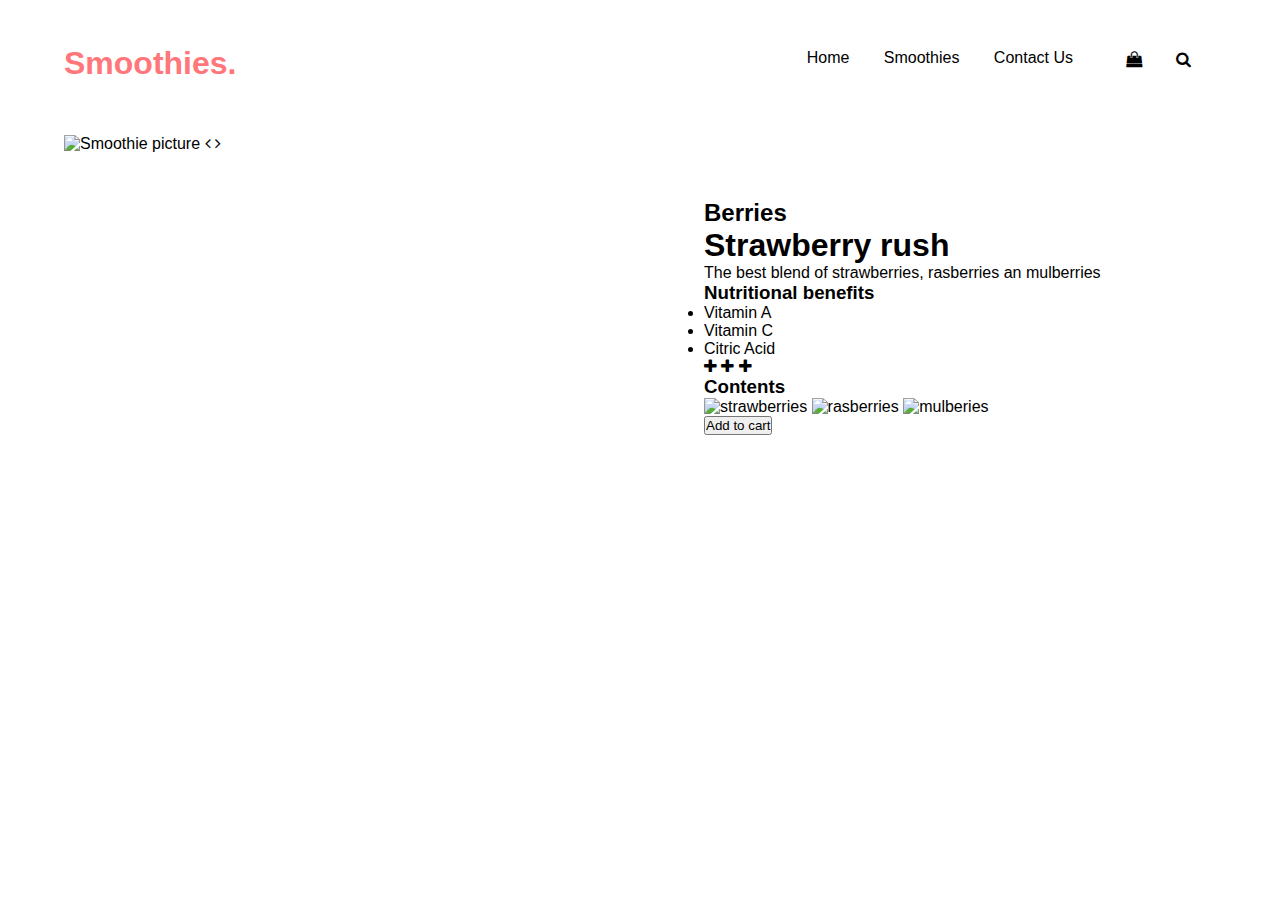
==== index.html @ fa61a939 "css initial" ====
<!DOCTYPE html>
<html lang="en">
<head>
    <meta charset="UTF-8">
    <meta http-equiv="X-UA-Compatible" content="IE=edge">
    <meta name="viewport" content="width=device-width, initial-scale=1.0">
    <title>Smoothies</title>
    <link rel="stylesheet" href="./css/main.css">
    <link rel="stylesheet" href="./css/font-awesome.min.css">
</head>

<body>
<header>
    <h1 class="smoothies">Smoothies.</h1>
    <nav>
        <a  href="#">Home</a>
        <a  href="#">Smoothies</a>
        <a  href="#">Contact Us</a>
    </nav>
    <div class="icons">
        <i class="fa fa-shopping-bag" aria-hidden="true"></i>
        <i class="fa fa-search" aria-hidden="true"></i>

    </div>
</header>
<main class="container">

    <div class="left-column">
        <img src="#" alt="Smoothie picture">
        <i class="fa fa-angle-left" aria-hidden="true"></i>
        <i class="fa fa-angle-right" aria-hidden="true"></i>
    </div>

    <div class="right-column">
        <h2 class="berries" >Berries</h2>
        <h1 class="straw-rush">Strawberry rush</h1>
        <p>The best blend of strawberries, rasberries an mulberries</p>

        <div class="lefty-column">
            <h3>Nutritional benefits</h3>
            <ul>
                <li>Vitamin A</li>
                <li>Vitamin C</li>
                <li>Citric Acid</li>
            </ul>
            <i class="fa fa-plus" aria-hidden="true"></i>
            <i class="fa fa-plus" aria-hidden="true"></i>
            <i class="fa fa-plus" aria-hidden="true"></i>   
        </div>

        <div class="righty-column">
            <h3>Contents</h3>
            <img src="#" alt="strawberries">
            <img src="#" alt="rasberries">
            <img src="#" alt="mulberies">
        </div>

        <div>
            <button type="submit">
            Add to cart
            </button>
        </div>
</div>

</main>
</body>

</html>
---- css/main.css ----
body,
body * {
    margin: 0;
    padding: 0;
    vertical-align: top;
    box-sizing: border-box;
    font-family: 'Gill Sans', 'Gill Sans MT', Calibri, 'Trebuchet MS', sans-serif;
    word-break: break-all;
}

body {
    background-color: #fff;
}

header {
width: 100%;
display: inline-block;
position: absolute;
left: 5%;
top: 5%;
}

header > .smoothies {
    display: inline-block;
    color: #FF777B;
}

 nav {
    position: absolute;
    top: 10%;
    right: 20%;
}

nav > a {
    padding: 5px 15px;
    text-decoration: none;
    color: black;
}
.icons {
    text-align: center;
    position: absolute;
    top: 10%;
    right: 10%;
    padding: 1px 10px;
}

.icons > i {
    padding: 1px 15px;
}
.container {
    width: 100%;
    display: inline-block;
    position: absolute;
    left: 5%;
    top: 15%;
}

.left-column {
    width: 50%;
    display: inline-block;
    float: left;

}

.right-column {
    width: 50%;
    display: inline-block;
    float: right;
    margin-top: 5%; 
}
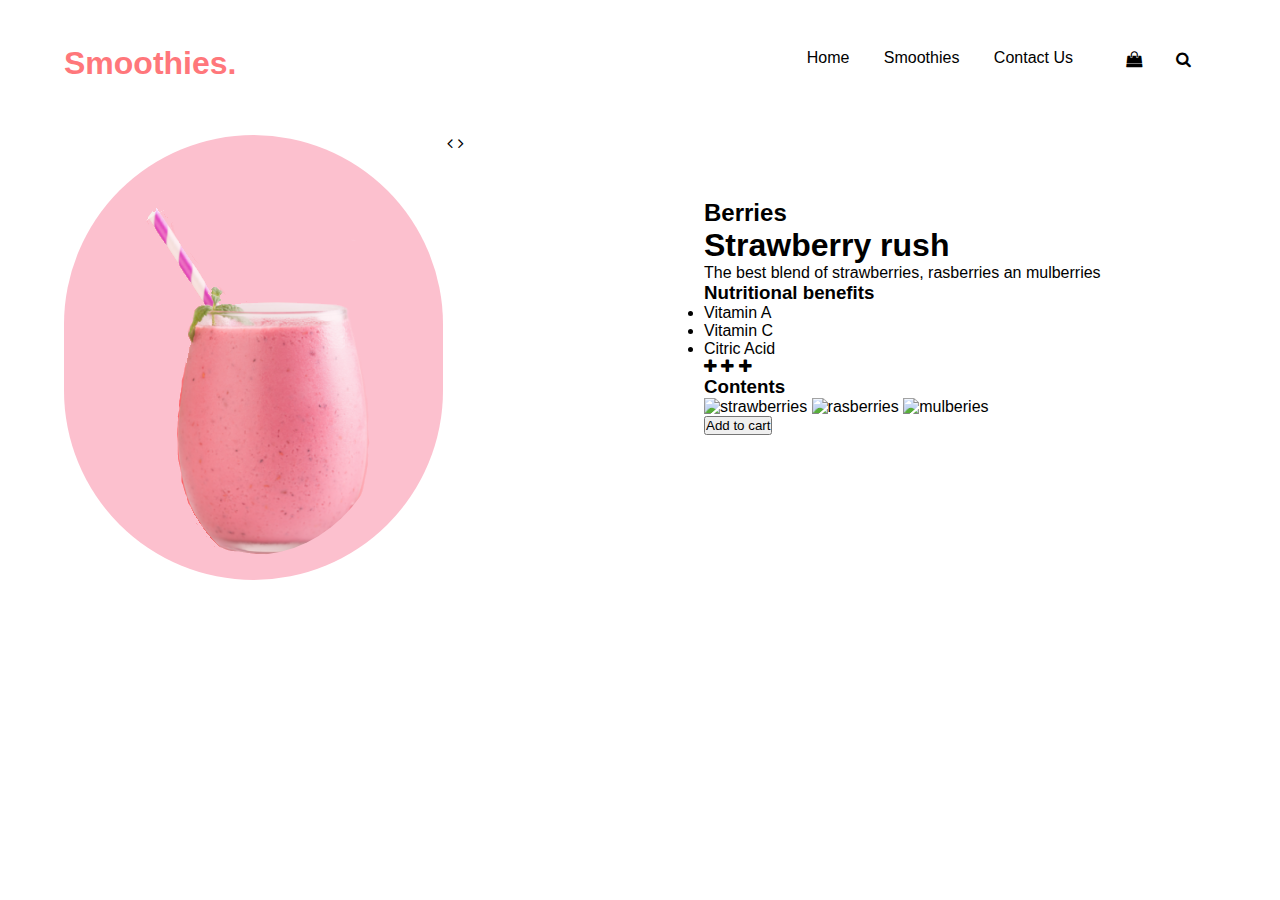
==== commit c1938388: "css" ====
--- a/index.html
+++ b/index.html
@@ -26,7 +26,7 @@
 <main class="container">
 
     <div class="left-column">
-        <img src="#" alt="Smoothie picture">
+        <img src="./img/cup.png" alt="Smoothie picture">
         <i class="fa fa-angle-left" aria-hidden="true"></i>
         <i class="fa fa-angle-right" aria-hidden="true"></i>
     </div>
@@ -34,7 +34,7 @@
     <div class="right-column">
         <h2 class="berries" >Berries</h2>
         <h1 class="straw-rush">Strawberry rush</h1>
-        <p>The best blend of strawberries, rasberries an mulberries</p>
+        <p style="description">The best blend of strawberries, rasberries an mulberries</p>
 
         <div class="lefty-column">
             <h3>Nutritional benefits</h3>
@@ -56,7 +56,7 @@
         </div>
 
         <div>
-            <button type="submit">
+            <button type="button">
             Add to cart
             </button>
         </div>
--- a/css/main.css
+++ b/css/main.css
@@ -62,9 +62,25 @@
 
 }
 
+.left-column > img {
+padding: 25px 50px;
+background-color: #FCC0CE;
+border: 1px none;
+border-radius: 360px;
+}
+
+.left-column > .fa {
+
+}
+
+
 .right-column {
     width: 50%;
     display: inline-block;
     float: right;
     margin-top: 5%; 
 }
+
+.lefty-column > ul {
+    
+}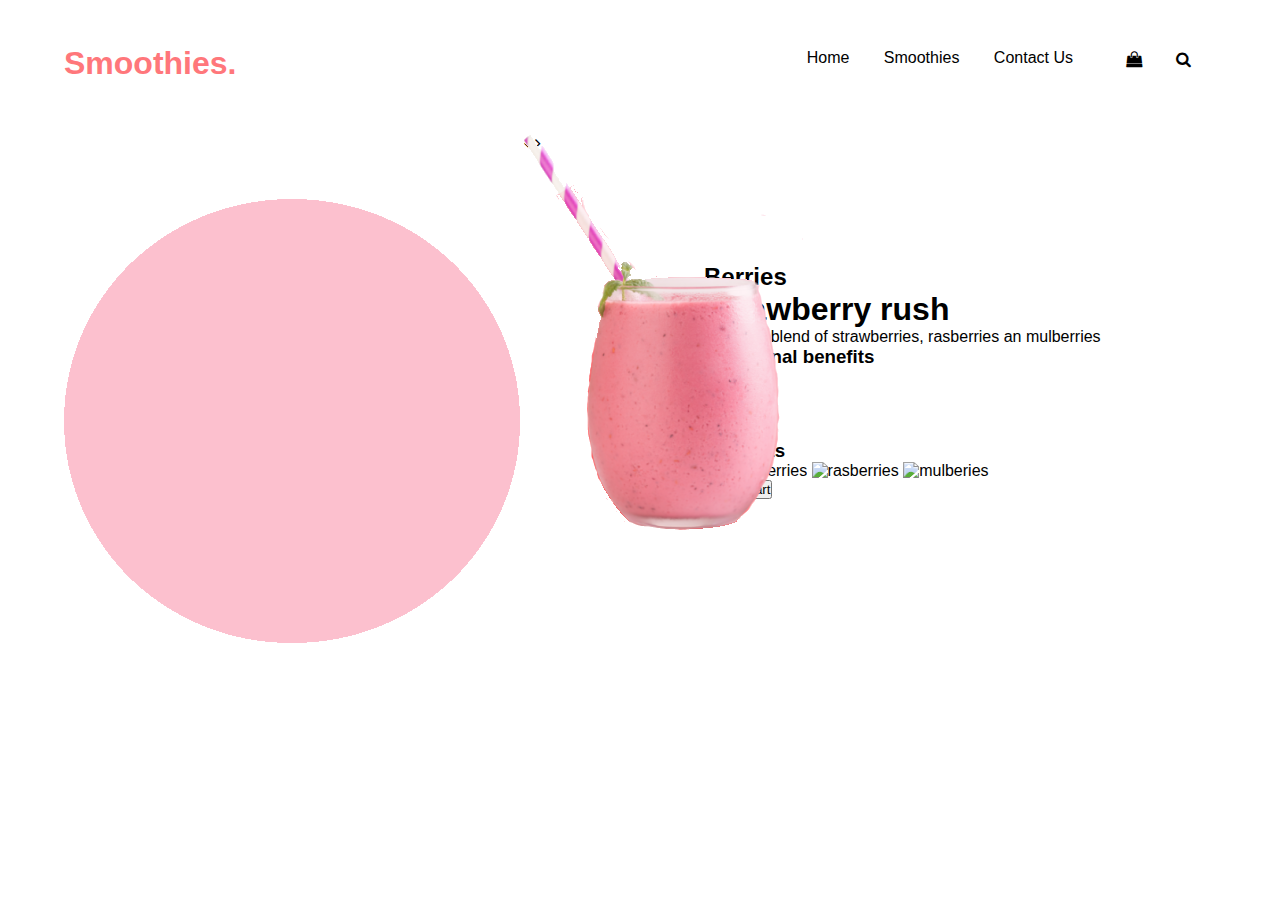
==== commit 50af1dc3: "img" ====
--- a/index.html
+++ b/index.html
@@ -26,7 +26,8 @@
 <main class="container">
 
     <div class="left-column">
-        <img src="./img/cup.png" alt="Smoothie picture">
+        <img class="big-circle" src="./img/circle.png" alt="big circle">
+        <img class="cup" src="./img/cup.png" alt="Smoothie picture">
         <i class="fa fa-angle-left" aria-hidden="true"></i>
         <i class="fa fa-angle-right" aria-hidden="true"></i>
     </div>
--- a/css/main.css
+++ b/css/main.css
@@ -53,6 +53,7 @@
     position: absolute;
     left: 5%;
     top: 15%;
+    background-color: #fff;
 }
 
 .left-column {
@@ -62,11 +63,14 @@
 
 }
 
-.left-column > img {
-padding: 25px 50px;
-background-color: #FCC0CE;
-border: 1px none;
-border-radius: 360px;
+
+.left-column > .big-circle {
+    margin-top: 10%;
+}
+
+.left-column > .cup {
+    position: absolute;
+    margin-right: 10%;
 }
 
 .left-column > .fa {
@@ -78,9 +82,9 @@
     width: 50%;
     display: inline-block;
     float: right;
-    margin-top: 5%; 
+    margin-top: 10%; 
 }
 
 .lefty-column > ul {
-    
+
 }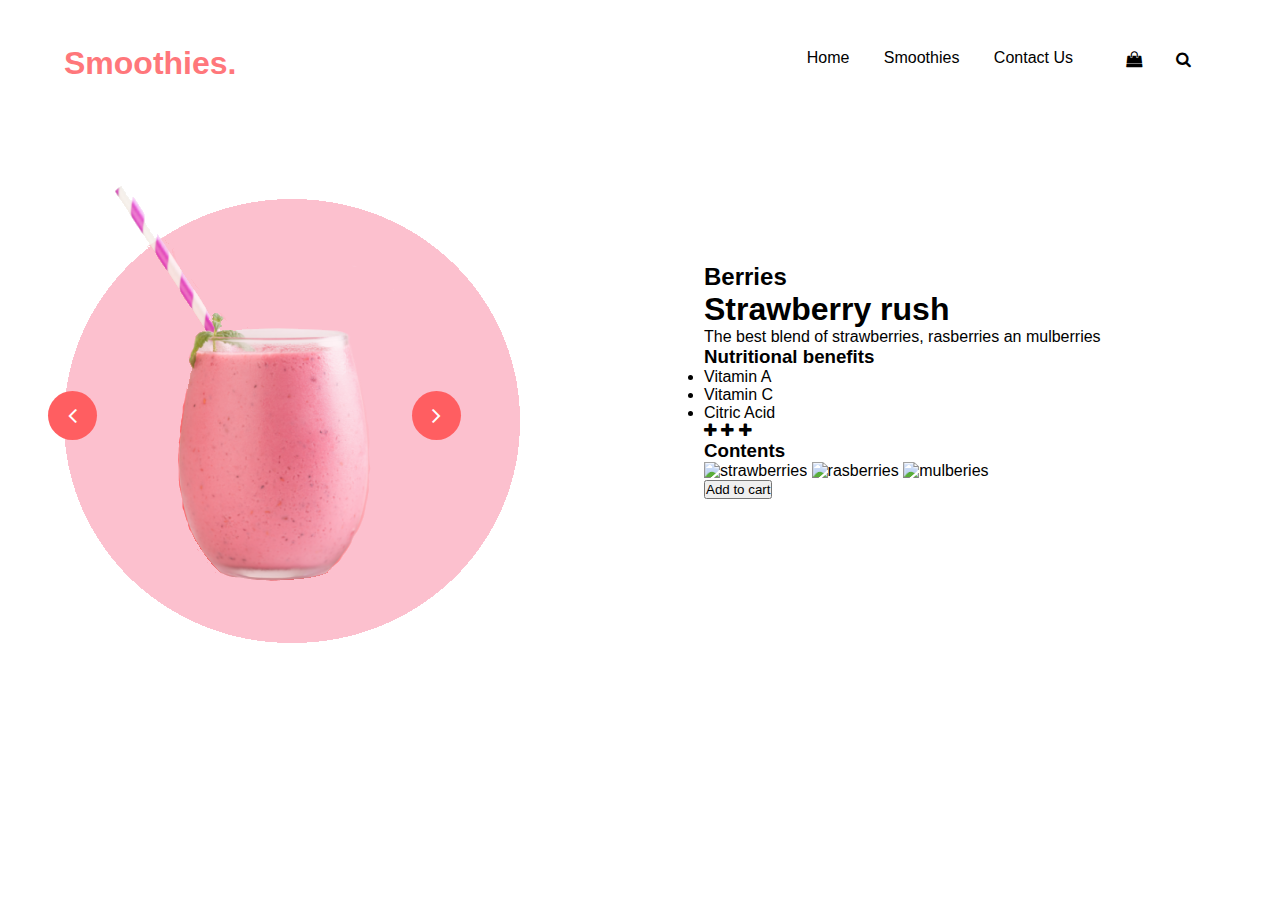
==== commit 8438a36a: "need to rethink after sleep" ====
--- a/index.html
+++ b/index.html
@@ -26,10 +26,16 @@
 <main class="container">
 
     <div class="left-column">
+        <div class="image-complex">
+        <div class="images">
         <img class="big-circle" src="./img/circle.png" alt="big circle">
         <img class="cup" src="./img/cup.png" alt="Smoothie picture">
+        </div>
+        <div class="icons2">
         <i class="fa fa-angle-left" aria-hidden="true"></i>
         <i class="fa fa-angle-right" aria-hidden="true"></i>
+        </div>
+        </div>
     </div>
 
     <div class="right-column">
--- a/css/main.css
+++ b/css/main.css
@@ -64,19 +64,39 @@
 }
 
 
-.left-column > .big-circle {
+.images > .big-circle {
     margin-top: 10%;
 }
 
-.left-column > .cup {
+.images > .cup {
     position: absolute;
-    margin-right: 10%;
+    left:8%;
+    top:10%;
 }
 
-.left-column > .fa {
-
+.image-complex {
+    position: relative;
 }
 
+.icons2 > .fa {
+padding: 12px 20px;
+background-color: #FF5E61;
+border-radius: 360px;
+color: white;
+font-size: 25px;
+}
+
+.icons2 > .fa:first-of-type {
+position: absolute;
+bottom: 40%;
+left: -2.5%;
+}
+
+.icons2 > .fa:last-of-type {
+    position: absolute;
+    bottom: 40%;
+    right: 38%;
+    }
 
 .right-column {
     width: 50%;
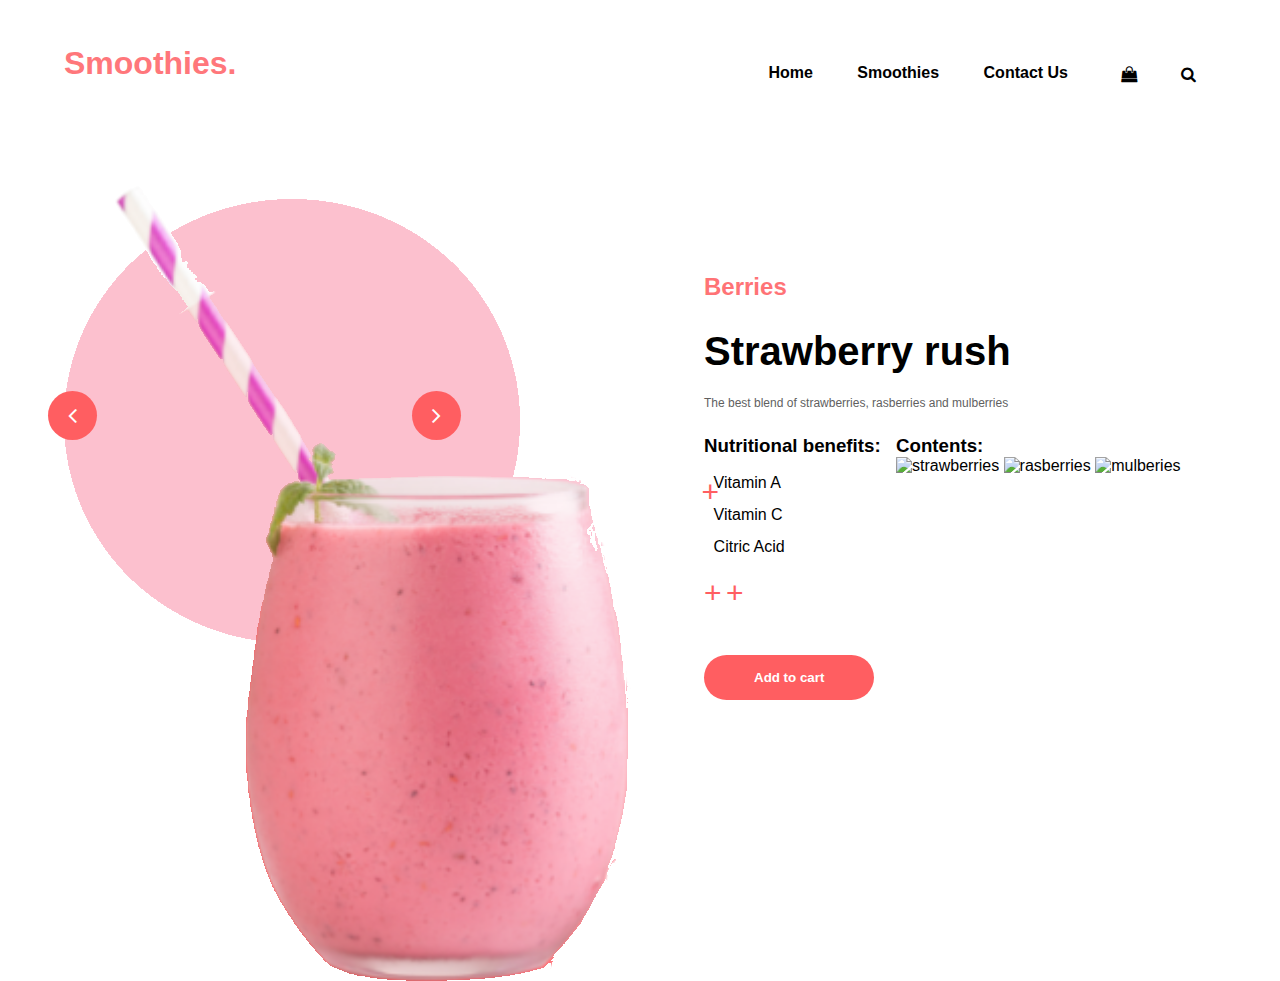
==== commit 229aa9c4: "doing something" ====
--- a/index.html
+++ b/index.html
@@ -18,8 +18,8 @@
         <a  href="#">Contact Us</a>
     </nav>
     <div class="icons">
-        <i class="fa fa-shopping-bag" aria-hidden="true"></i>
-        <i class="fa fa-search" aria-hidden="true"></i>
+        <a href="#" class="fa fa-shopping-bag" aria-hidden="true"></a>
+        <a href="#" class="fa fa-search" aria-hidden="true"></a>
 
     </div>
 </header>
@@ -32,8 +32,8 @@
         <img class="cup" src="./img/cup.png" alt="Smoothie picture">
         </div>
         <div class="icons2">
-        <i class="fa fa-angle-left" aria-hidden="true"></i>
-        <i class="fa fa-angle-right" aria-hidden="true"></i>
+        <i class="fa fa-angle-left" aria-hidden="true" type="button"></i>
+        <i class="fa fa-angle-right" aria-hidden="true" type="button"></i>
         </div>
         </div>
     </div>
@@ -41,29 +41,29 @@
     <div class="right-column">
         <h2 class="berries" >Berries</h2>
         <h1 class="straw-rush">Strawberry rush</h1>
-        <p style="description">The best blend of strawberries, rasberries an mulberries</p>
+        <p class="description">The best blend of strawberries, rasberries and mulberries</p>
 
         <div class="lefty-column">
-            <h3>Nutritional benefits</h3>
+            <h3>Nutritional benefits:</h3>
             <ul>
                 <li>Vitamin A</li>
                 <li>Vitamin C</li>
                 <li>Citric Acid</li>
             </ul>
-            <i class="fa fa-plus" aria-hidden="true"></i>
-            <i class="fa fa-plus" aria-hidden="true"></i>
-            <i class="fa fa-plus" aria-hidden="true"></i>   
+            <span class="plus">+</span>
+            <span class="pluss">+</span> 
+            <span class="plusss">+</span>
         </div>
 
         <div class="righty-column">
-            <h3>Contents</h3>
+            <h3>Contents:</h3>
             <img src="#" alt="strawberries">
             <img src="#" alt="rasberries">
             <img src="#" alt="mulberies">
         </div>
 
         <div>
-            <button type="button">
+            <button type="button" class="add_to_cart">
             Add to cart
             </button>
         </div>
--- a/css/main.css
+++ b/css/main.css
@@ -4,8 +4,7 @@
     padding: 0;
     vertical-align: top;
     box-sizing: border-box;
-    font-family: 'Gill Sans', 'Gill Sans MT', Calibri, 'Trebuchet MS', sans-serif;
-    word-break: break-all;
+    font-family:-apple-system, BlinkMacSystemFont, 'Segoe UI', Roboto, Oxygen, Ubuntu, Cantarell, 'Open Sans', 'Helvetica Neue', sans-serif;
 }
 
 body {
@@ -13,7 +12,7 @@
 }
 
 header {
-width: 100%;
+width: 100vw;
 display: inline-block;
 position: absolute;
 left: 5%;
@@ -27,25 +26,29 @@
 
  nav {
     position: absolute;
-    top: 10%;
+    top: 50%;
     right: 20%;
 }
 
 nav > a {
-    padding: 5px 15px;
+    padding: 5px 20px;
     text-decoration: none;
     color: black;
+    font-weight: bold;
+    font-size: 16px;
 }
 .icons {
+    position: absolute;
+    top: 55%;
+    right: 10%;
+   }
+
+.icons > .fa {
+    padding: 1px 20px;
+    font-size: 16px;
     text-align: center;
-    position: absolute;
-    top: 10%;
-    right: 10%;
-    padding: 1px 10px;
-}
-
-.icons > i {
-    padding: 1px 15px;
+    text-decoration: none;
+    color: black;
 }
 .container {
     width: 100%;
@@ -105,6 +108,62 @@
     margin-top: 10%; 
 }
 
+.berries {
+    color: #FF7376;
+    line-height: 2em;
+}
+
+.straw-rush {
+    line-height: 2em;
+    font-weight: 900;
+    font-size:40px;
+}
+
+.description {
+   color: #5F5F5F; 
+   font-size: 12px;
+   line-height: 2em;
+}
+
+.lefty-column {
+    margin-top: 20px;
+    width: 30%;
+    float: left;
+}
 .lefty-column > ul {
+    list-style-type: none;
+    margin-top: 5%;
+    margin-left: 5%;
+    line-height: 2em;
+    font-size: 16px;
+}
 
-}+span {
+ color: #FF5E61;  
+ line-height: 2em;
+ font-size: 30px; 
+}
+.lefty-column > .plus {
+position: absolute;
+bottom: 31.5%;
+left: 49.8%;
+}
+
+.righty-column {
+    margin-top: 20px;
+    width: 70%;
+    float: right ;
+}
+
+.add_to_cart {
+    display: inline-block;
+    float: left;
+    margin-top: 5%;
+    margin-right: 70%;
+    padding: 15px 50px;
+    border: 2px none;
+    border-radius: 180px;
+    background-color: #FF5E61;
+    color: white;
+    font-weight: bold;
+}
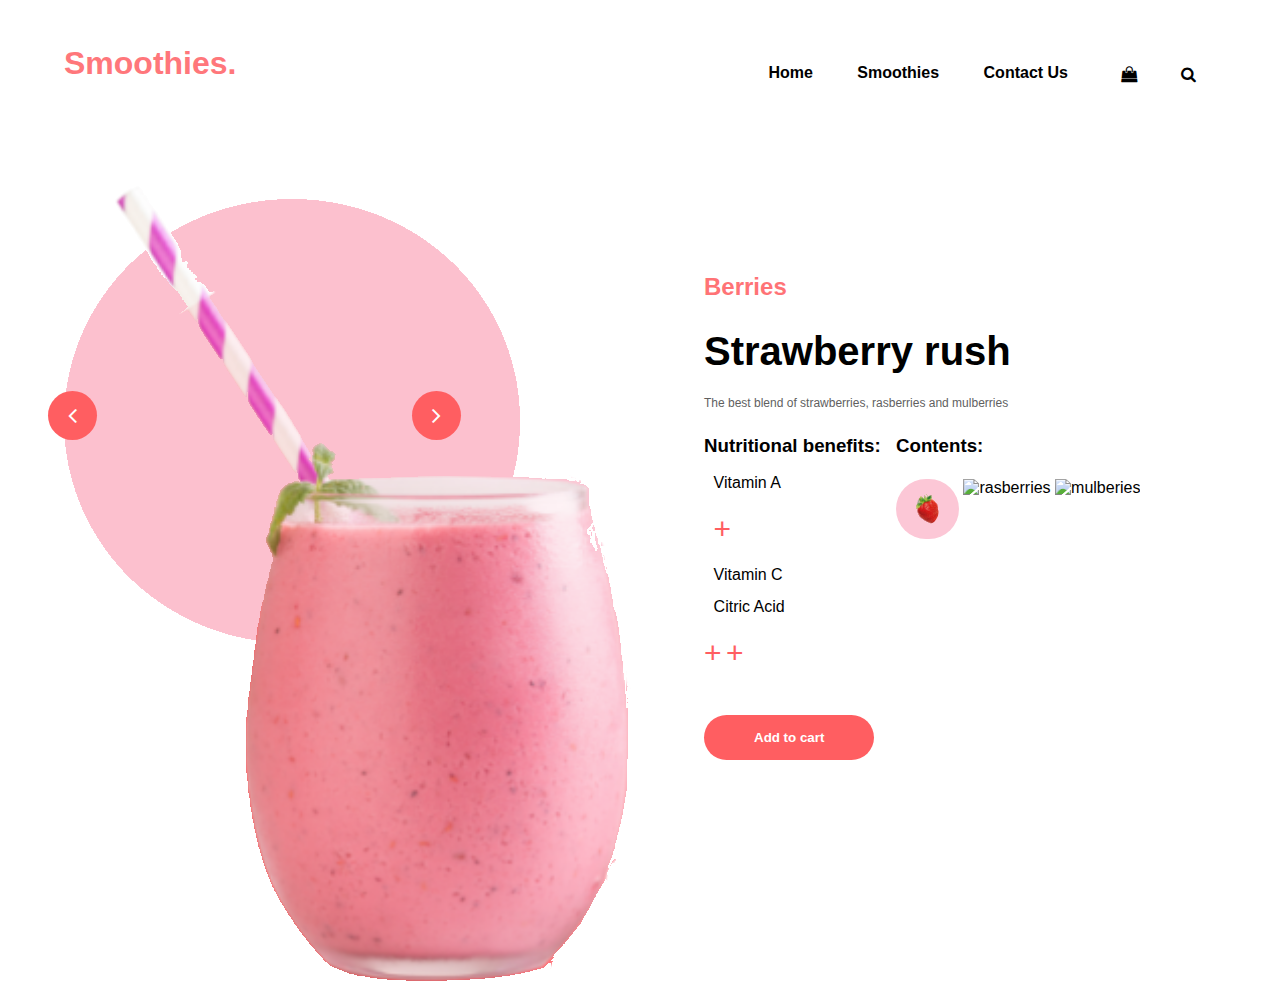
==== commit 7b702000: "right column" ====
--- a/index.html
+++ b/index.html
@@ -47,17 +47,18 @@
             <h3>Nutritional benefits:</h3>
             <ul>
                 <li>Vitamin A</li>
+                <span class="plus">+</span>
                 <li>Vitamin C</li>
                 <li>Citric Acid</li>
             </ul>
-            <span class="plus">+</span>
+        
             <span class="pluss">+</span> 
             <span class="plusss">+</span>
         </div>
 
         <div class="righty-column">
             <h3>Contents:</h3>
-            <img src="#" alt="strawberries">
+            <img src="./img/1uoga.png" alt="strawberries">
             <img src="#" alt="rasberries">
             <img src="#" alt="mulberies">
         </div>
--- a/css/main.css
+++ b/css/main.css
@@ -155,13 +155,23 @@
     float: right ;
 }
 
+.righty-column > img {
+    margin-top: 5%;
+}
+.righty-column > img:first-of-type {
+    padding: 15px 20px;
+    border: 2px;
+    border-radius: 360px;
+    background-color: #FCC7D6;
+}
+
 .add_to_cart {
     display: inline-block;
     float: left;
     margin-top: 5%;
     margin-right: 70%;
     padding: 15px 50px;
-    border: 2px none;
+    border: 2px;
     border-radius: 180px;
     background-color: #FF5E61;
     color: white;
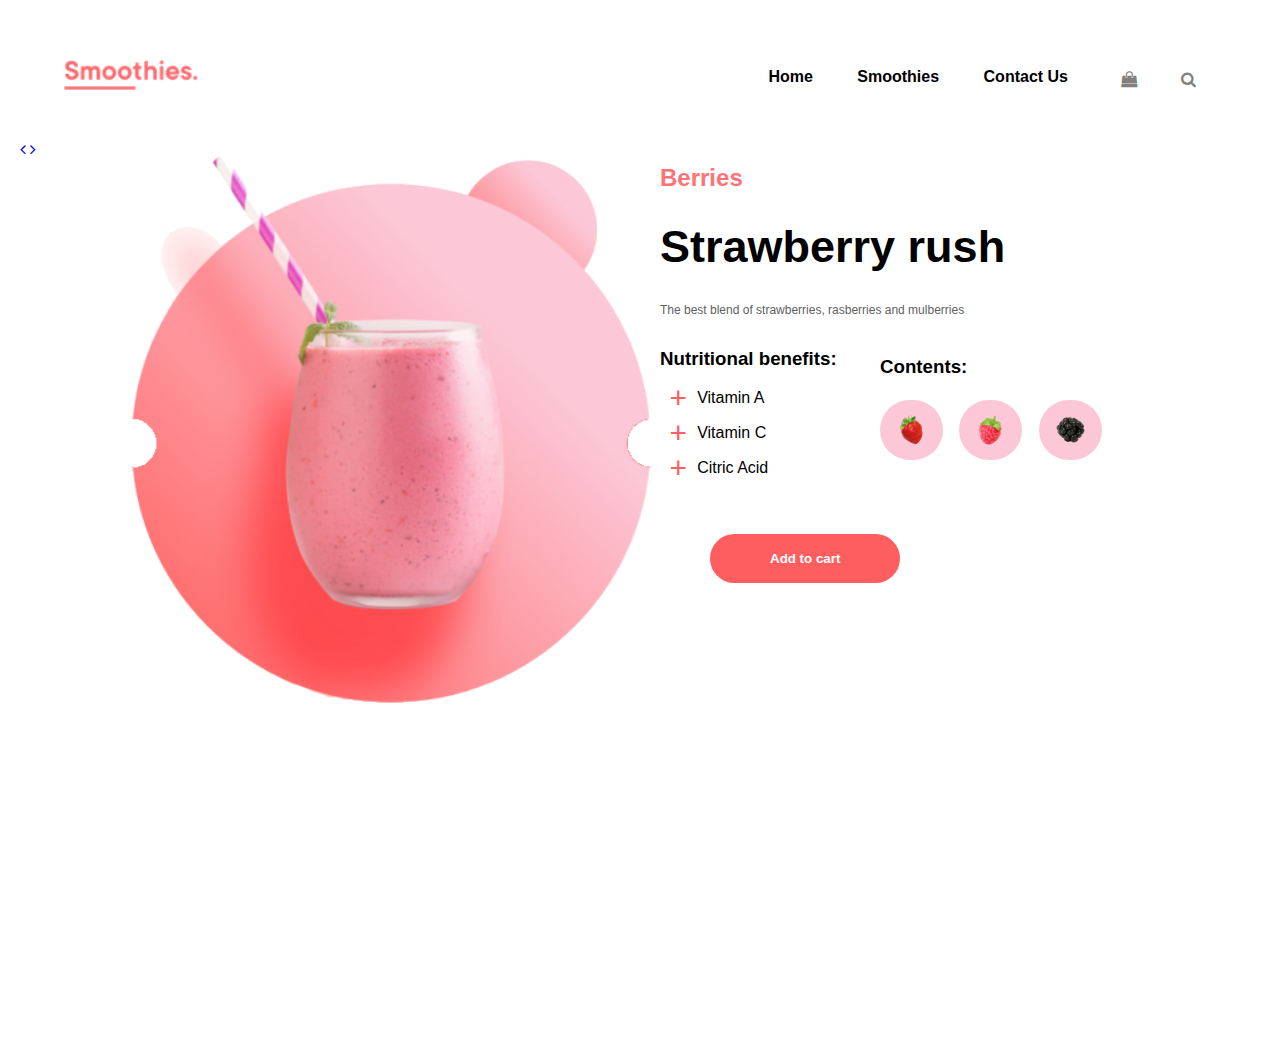
==== commit 308e361d: "multiple pages links" ====
--- a/index.html
+++ b/index.html
@@ -4,14 +4,15 @@
     <meta charset="UTF-8">
     <meta http-equiv="X-UA-Compatible" content="IE=edge">
     <meta name="viewport" content="width=device-width, initial-scale=1.0">
-    <title>Smoothies</title>
+    <title>Stawberry rush</title>
     <link rel="stylesheet" href="./css/main.css">
     <link rel="stylesheet" href="./css/font-awesome.min.css">
+    <link rel="shortcut icon" href="./img/1uoga-favicon.png" type="image/png">
 </head>
 
 <body>
 <header>
-    <h1 class="smoothies">Smoothies.</h1>
+    <img src="./img/logotipas.png" alt="smoothies-logo">
     <nav>
         <a  href="#">Home</a>
         <a  href="#">Smoothies</a>
@@ -24,17 +25,11 @@
     </div>
 </header>
 <main class="container">
-
     <div class="left-column">
-        <div class="image-complex">
-        <div class="images">
-        <img class="big-circle" src="./img/circle.png" alt="big circle">
-        <img class="cup" src="./img/cup.png" alt="Smoothie picture">
-        </div>
+        <img class="cup" src="./img/pic.png" alt="Smoothie picture">
         <div class="icons2">
-        <i class="fa fa-angle-left" aria-hidden="true" type="button"></i>
-        <i class="fa fa-angle-right" aria-hidden="true" type="button"></i>
-        </div>
+            <a href="Mulberies/index.html"><i class="fa fa-angle-left" aria-hidden="true"></i></a>
+            <a href="./Rasberries/index.html"><i class="fa fa-angle-right" aria-hidden="true"></i></a>
         </div>
     </div>
 
@@ -46,29 +41,25 @@
         <div class="lefty-column">
             <h3>Nutritional benefits:</h3>
             <ul>
-                <li>Vitamin A</li>
-                <span class="plus">+</span>
-                <li>Vitamin C</li>
-                <li>Citric Acid</li>
+                <li><span>+</span>Vitamin A</li>
+                <li><span>+</span>Vitamin C</li>
+                <li><span>+</span>Citric Acid</li>
             </ul>
-        
-            <span class="pluss">+</span> 
-            <span class="plusss">+</span>
         </div>
 
         <div class="righty-column">
             <h3>Contents:</h3>
             <img src="./img/1uoga.png" alt="strawberries">
-            <img src="#" alt="rasberries">
-            <img src="#" alt="mulberies">
+            <img src="./img/2uoga.png" alt="rasberries">
+            <img src="./img/3uoga.png" alt="mulberies">
         </div>
 
-        <div>
+        <div class="add-to-cart">
             <button type="button" class="add_to_cart">
             Add to cart
             </button>
         </div>
-</div>
+    </div>
 
 </main>
 </body>
--- a/css/main.css
+++ b/css/main.css
@@ -19,9 +19,11 @@
 top: 5%;
 }
 
-header > .smoothies {
+header > img {
     display: inline-block;
-    color: #FF777B;
+    float:left;
+    margin-top: 15px;
+    height: 30px;
 }
 
  nav {
@@ -48,64 +50,65 @@
     font-size: 16px;
     text-align: center;
     text-decoration: none;
-    color: black;
+    color: gray;
 }
 .container {
     width: 100%;
+    height: 100vh;
+    margin-top: 10%;
+    margin-left: 20px;
+    margin-right: 20px;
     display: inline-block;
-    position: absolute;
-    left: 5%;
-    top: 15%;
     background-color: #fff;
+
+    
 }
 
 .left-column {
     width: 50%;
     display: inline-block;
     float: left;
+    position: relative;
+    margin-top: 1%;
+    
+}
+
+.left-column > .cup {
+    float: left;
+    padding: 15px;
+    width: 550px;
+    position: absolute;
+    top: 0%;
+    left: 15%;
+}
+
+.icons2 > button {
+    width: 43px;
+    height: 43px;
+    background-color: #FF5E61;
+    border: none;
+    border-radius: 25px;
+    color: white;
+    font-size: 20px;
+    text-align: center;
+}
+
+.icons2 > button > .fa {
+   
+}
+ button > .fa:first-of-type {
+
+    position: absolute;
 
 }
 
-
-.images > .big-circle {
-    margin-top: 10%;
-}
-
-.images > .cup {
-    position: absolute;
-    left:8%;
-    top:10%;
-}
-
-.image-complex {
-    position: relative;
-}
-
-.icons2 > .fa {
-padding: 12px 20px;
-background-color: #FF5E61;
-border-radius: 360px;
-color: white;
-font-size: 25px;
-}
-
-.icons2 > .fa:first-of-type {
-position: absolute;
-bottom: 40%;
-left: -2.5%;
-}
-
-.icons2 > .fa:last-of-type {
-    position: absolute;
-    bottom: 40%;
-    right: 38%;
-    }
-
 .right-column {
     width: 50%;
+    height: 100vh;
     display: inline-block;
     float: right;
-    margin-top: 10%; 
+    margin-top:2%;
+    position: relative;
 }
 
 .berries {
@@ -116,10 +119,12 @@
 .straw-rush {
     line-height: 2em;
     font-weight: 900;
-    font-size:40px;
+    font-size:45px;
 }
 
 .description {
+    margin-top: 1%;
+    margin-bottom: 1%;
    color: #5F5F5F; 
    font-size: 12px;
    line-height: 2em;
@@ -134,43 +139,46 @@
     list-style-type: none;
     margin-top: 5%;
     margin-left: 5%;
-    line-height: 2em;
-    font-size: 16px;
+    line-height: 35px;
 }
+span {
+    color: #FF5E61;  
+    font-size: 30px;
+    padding-right: 10px;
+   }
 
-span {
- color: #FF5E61;  
- line-height: 2em;
- font-size: 30px; 
-}
-.lefty-column > .plus {
-position: absolute;
-bottom: 31.5%;
-left: 49.8%;
-}
 
 .righty-column {
-    margin-top: 20px;
     width: 70%;
     float: right ;
+    position: absolute;
+    top:202px;
+    left:220px;
 }
 
 .righty-column > img {
     margin-top: 5%;
-}
-.righty-column > img:first-of-type {
+    margin-right: 12px;
     padding: 15px 20px;
     border: 2px;
     border-radius: 360px;
     background-color: #FCC7D6;
 }
 
+.righty-column > img:last-of-type {
+padding: 17px 17px;
+}
+
+.add-to-cart {
+    position: absolute;
+    top: 350px;
+    left: 50px;
+}
 .add_to_cart {
     display: inline-block;
     float: left;
-    margin-top: 5%;
-    margin-right: 70%;
-    padding: 15px 50px;
+    margin-top: 30px;
+    padding: 17px 60px;
     border: 2px;
     border-radius: 180px;
     background-color: #FF5E61;
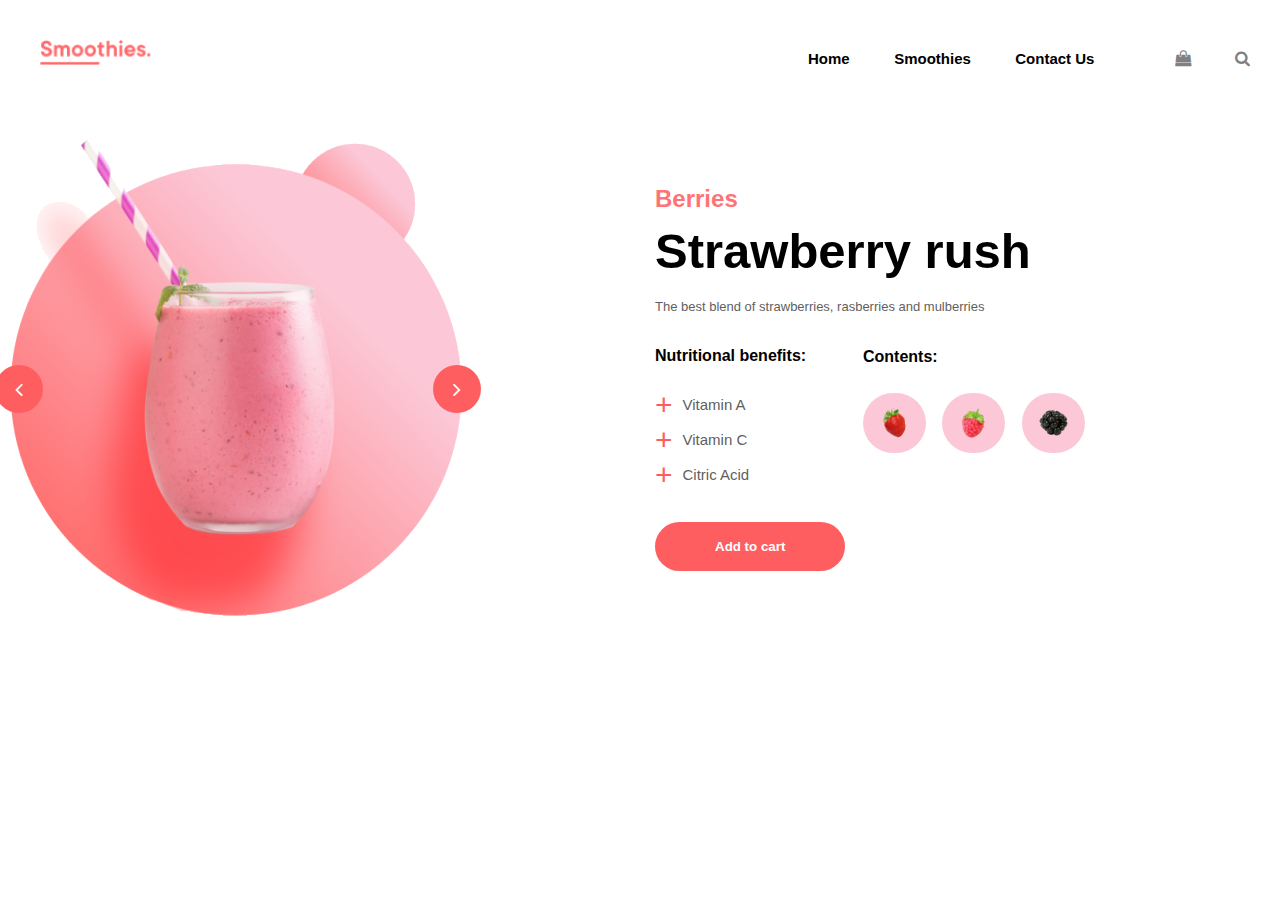
==== commit 0656f6b5: "finale touch" ====
--- a/index.html
+++ b/index.html
@@ -9,20 +9,20 @@
     <link rel="stylesheet" href="./css/font-awesome.min.css">
     <link rel="shortcut icon" href="./img/1uoga-favicon.png" type="image/png">
 </head>
-
 <body>
 <header>
     <img src="./img/logotipas.png" alt="smoothies-logo">
     <nav>
-        <a  href="#">Home</a>
-        <a  href="#">Smoothies</a>
-        <a  href="#">Contact Us</a>
+        <div class="links">
+            <a  href="#">Home</a>
+            <a  href="#">Smoothies</a>
+            <a  href="#">Contact Us</a>
+        </div>
+        <div class="icons1">
+            <a href="#" class="fa fa-shopping-bag" aria-hidden="true"></a>
+            <a href="#" class="fa fa-search" aria-hidden="true"></a></nav>
+        </div>
     </nav>
-    <div class="icons">
-        <a href="#" class="fa fa-shopping-bag" aria-hidden="true"></a>
-        <a href="#" class="fa fa-search" aria-hidden="true"></a>
-
-    </div>
 </header>
 <main class="container">
     <div class="left-column">
--- a/css/main.css
+++ b/css/main.css
@@ -1,187 +1,197 @@
 body,
 body * {
-    margin: 0;
-    padding: 0;
-    vertical-align: top;
-    box-sizing: border-box;
-    font-family:-apple-system, BlinkMacSystemFont, 'Segoe UI', Roboto, Oxygen, Ubuntu, Cantarell, 'Open Sans', 'Helvetica Neue', sans-serif;
+  margin: 0;
+  padding: 0;
+  vertical-align: top;
+  box-sizing: border-box;
+  font-family: "Gill Sans", "Gill Sans MT", Calibri, "Trebuchet MS", sans-serif;
 }
 
 body {
-    background-color: #fff;
+  background-color: white;
 }
 
 header {
-width: 100vw;
-display: inline-block;
-position: absolute;
-left: 5%;
-top: 5%;
+  margin-left: calc(50% - 640px);
+  float: left;
+  width: 1280px;
+  height: 70px;
 }
 
 header > img {
-    display: inline-block;
-    float:left;
-    margin-top: 15px;
-    height: 30px;
+  margin-top: 40px;
+  margin-left: 40px;
+  float: left;
+  height: 25px;
 }
 
- nav {
-    position: absolute;
-    top: 50%;
-    right: 20%;
+nav {
+  width: 40%;
+  margin-top: 45px;
+  float: right;
 }
 
-nav > a {
-    padding: 5px 20px;
-    text-decoration: none;
-    color: black;
-    font-weight: bold;
-    font-size: 16px;
+.links {
+  float: left;
+  padding: 5px 20px;
 }
-.icons {
-    position: absolute;
-    top: 55%;
-    right: 10%;
-   }
 
-.icons > .fa {
-    padding: 1px 20px;
-    font-size: 16px;
-    text-align: center;
-    text-decoration: none;
-    color: gray;
+.links > a {
+  padding: 5px 20px;
+  text-decoration: none;
+  color: black;
+  font-weight: bold;
+  font-size: 15px;
 }
+
+.icons1 {
+  margin-top: 4px;
+  margin-right: 10px;
+  float: right;
+}
+
+.icons1 > .fa {
+  padding: 1px 20px;
+  font-size: 16px;
+  text-align: center;
+  text-decoration: none;
+  color: gray;
+}
+
 .container {
-    width: 100%;
-    height: 100vh;
-    margin-top: 10%;
-    margin-left: 20px;
-    margin-right: 20px;
-    display: inline-block;
-    background-color: #fff;
-
-    
+  width: 1280px;
+  margin-left: calc(50% - 640px);
+  background-color: #fff;
+  float: left;
 }
 
 .left-column {
-    width: 50%;
-    display: inline-block;
-    float: left;
-    position: relative;
-    margin-top: 1%;
-    
+  position: relative;
+  float: left;
+  width: 50%;
 }
 
 .left-column > .cup {
-    float: left;
-    padding: 15px;
-    width: 550px;
-    position: absolute;
-    top: 0%;
-    left: 15%;
+  margin-left: 10px;
+  margin-top: 70px;
+  float: left;
 }
 
-.icons2 > button {
-    width: 43px;
-    height: 43px;
-    background-color: #FF5E61;
-    border: none;
-    border-radius: 25px;
-    color: white;
-    font-size: 20px;
-    text-align: center;
+.icons2 > a {
+  background-color: #ff5e61;
+  padding: 13px 20px 9px;
+  border: none;
+  border-radius: 25px;
+  color: white;
+  font-size: 22px;
+  text-align: center;
+  position: absolute;
 }
 
-.icons2 > button > .fa {
-   
+.icons2 > a:first-of-type {
+  position: absolute;
+  top: 295px;
+  left: -5px;
 }
- button > .fa:first-of-type {
 
-    position: absolute;
+.icons2 > a:last-of-type {
+  position: absolute;
+  top: 295px;
+  right: 159px;
+}
 
+.icons2 > a:hover {
+  background-color: #cf171a;
 }
 
 .right-column {
-    width: 50%;
-    height: 100vh;
-    display: inline-block;
-    float: right;
-    margin-top:2%;
-    position: relative;
+  width: 50%;
+  display: inline-block;
+  float: left;
+  padding: 15px;
+  margin-top: 100px;
 }
 
+h3 {
+  width: 100%;
+  line-height: 32px;
+  font-size: 16px;
+}
 .berries {
-    color: #FF7376;
-    line-height: 2em;
+  color: #ff7376;
+  width: 100%;
 }
 
 .straw-rush {
-    line-height: 2em;
-    font-weight: 900;
-    font-size:45px;
+  font-weight: 900;
+  font-size: 49px;
+  margin-top: 10px;
+  width: 100%;
 }
 
 .description {
-    margin-top: 1%;
-    margin-bottom: 1%;
-   color: #5F5F5F; 
-   font-size: 12px;
-   line-height: 2em;
+  margin-top: 20px;
+  margin-bottom: 1%;
+  color: #5f5f5f;
+  font-size: 13px;
+  width: 100%;
 }
 
 .lefty-column {
-    margin-top: 20px;
-    width: 30%;
-    float: left;
+  margin-top: 20px;
+  width: 30%;
+  float: left;
 }
 .lefty-column > ul {
-    list-style-type: none;
-    margin-top: 5%;
-    margin-left: 5%;
-    line-height: 35px;
+  list-style-type: none;
+  margin-top: 15px;
+  line-height: 35px;
+  width: 100%;
+  font-size: 15px;
+  color: #5f5f5f;
 }
 span {
-    color: #FF5E61;  
-    font-size: 30px;
-    padding-right: 10px;
-   }
-
+  color: #ff5e61;
+  font-size: 30px;
+  padding-right: 10px;
+}
 
 .righty-column {
-    width: 70%;
-    float: right ;
-    position: absolute;
-    top:202px;
-    left:220px;
+  width: 65%;
+  float: left;
+  margin-top: 21px;
+  margin-left: 25px;
 }
 
 .righty-column > img {
-    margin-top: 5%;
-    margin-right: 12px;
-    padding: 15px 20px;
-    border: 2px;
-    border-radius: 360px;
-    background-color: #FCC7D6;
+  margin-top: 20px;
+  margin-right: 12px;
+  padding: 15px 20px;
+  border: 2px;
+  border-radius: 360px;
+  background-color: #fcc7d6;
 }
 
 .righty-column > img:last-of-type {
-padding: 17px 17px;
+  padding: 17px 17px;
 }
 
 .add-to-cart {
-    position: absolute;
-    top: 350px;
-    left: 50px;
+  width: 100%;
+  float: left;
 }
 .add_to_cart {
-    display: inline-block;
-    float: left;
-    margin-top: 30px;
-    padding: 17px 60px;
-    border: 2px;
-    border-radius: 180px;
-    background-color: #FF5E61;
-    color: white;
-    font-weight: bold;
+  float: left;
+  margin-top: 30px;
+  padding: 17px 60px;
+  border: 2px;
+  border-radius: 180px;
+  background-color: #ff5e61;
+  color: white;
+  font-weight: bold;
+  cursor: pointer;
 }
+
+.add_to_cart:hover {
+  background-color: #cf171a;
+}
